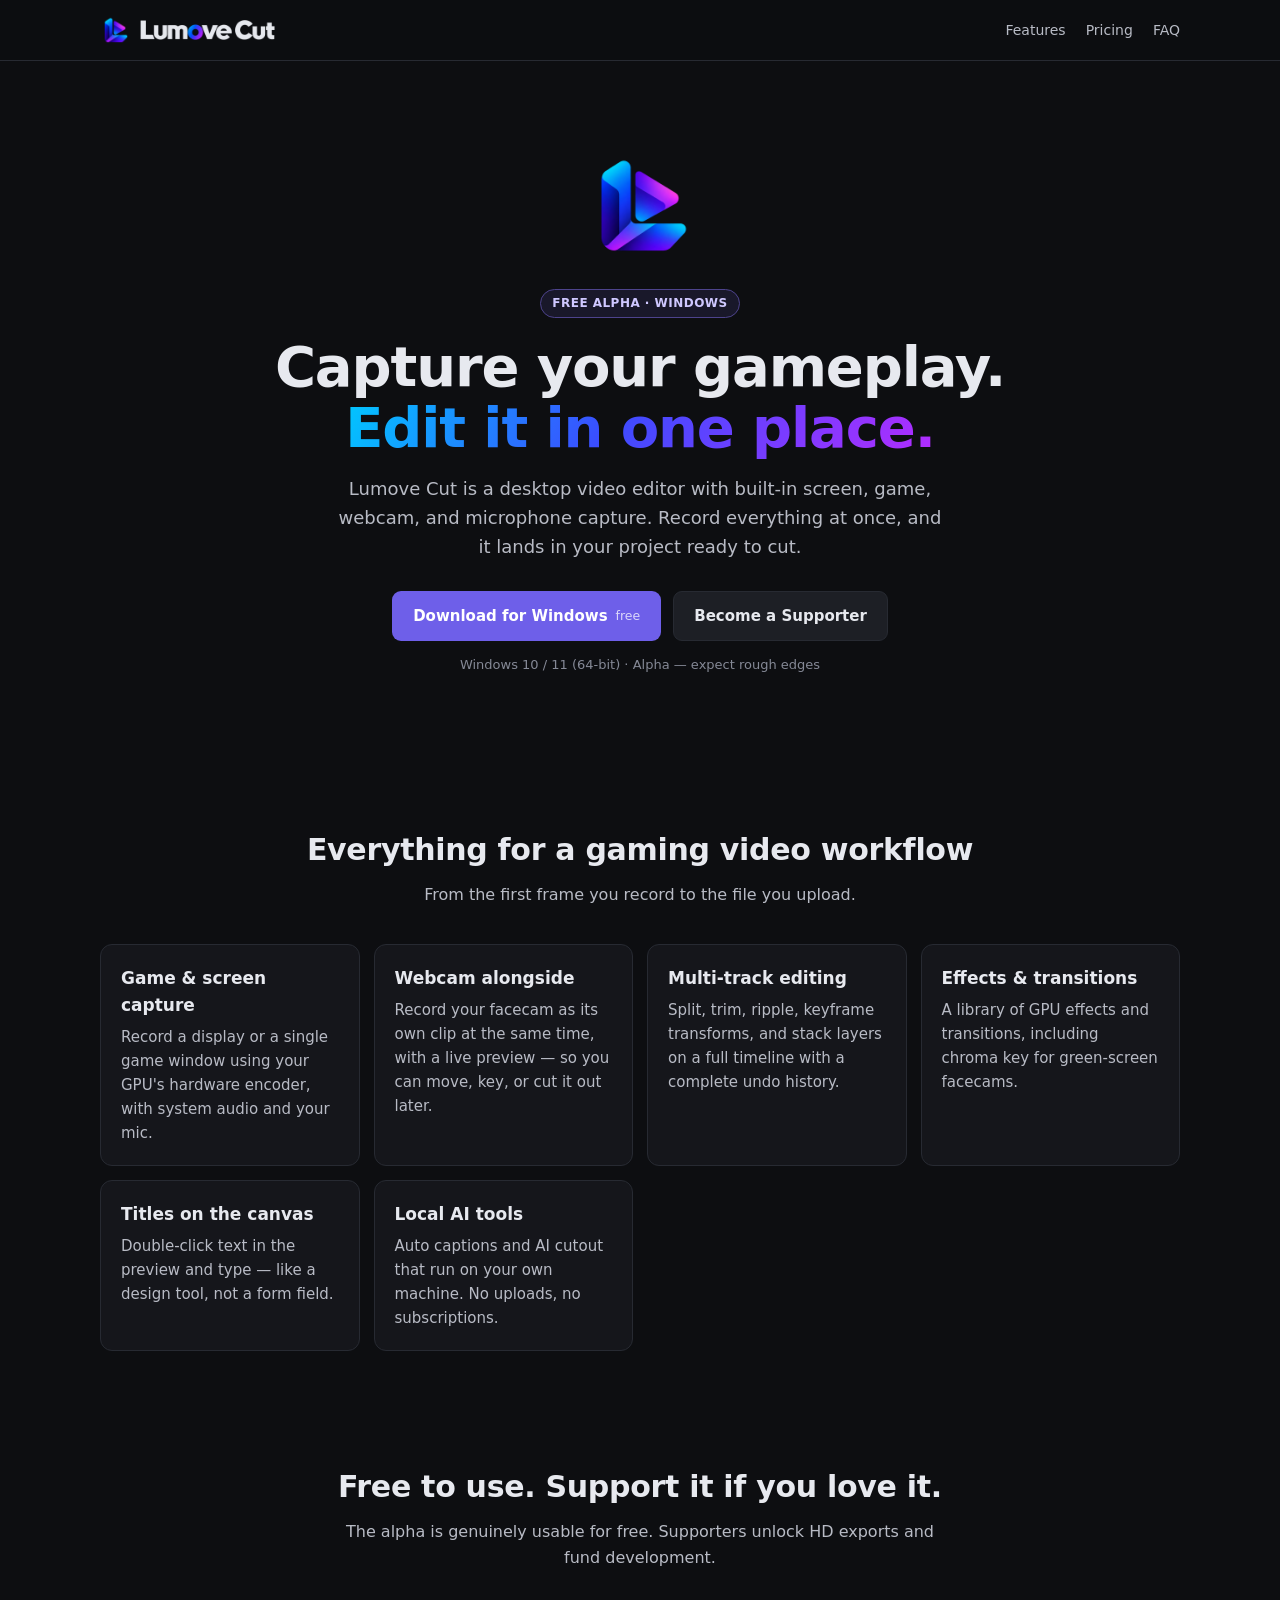
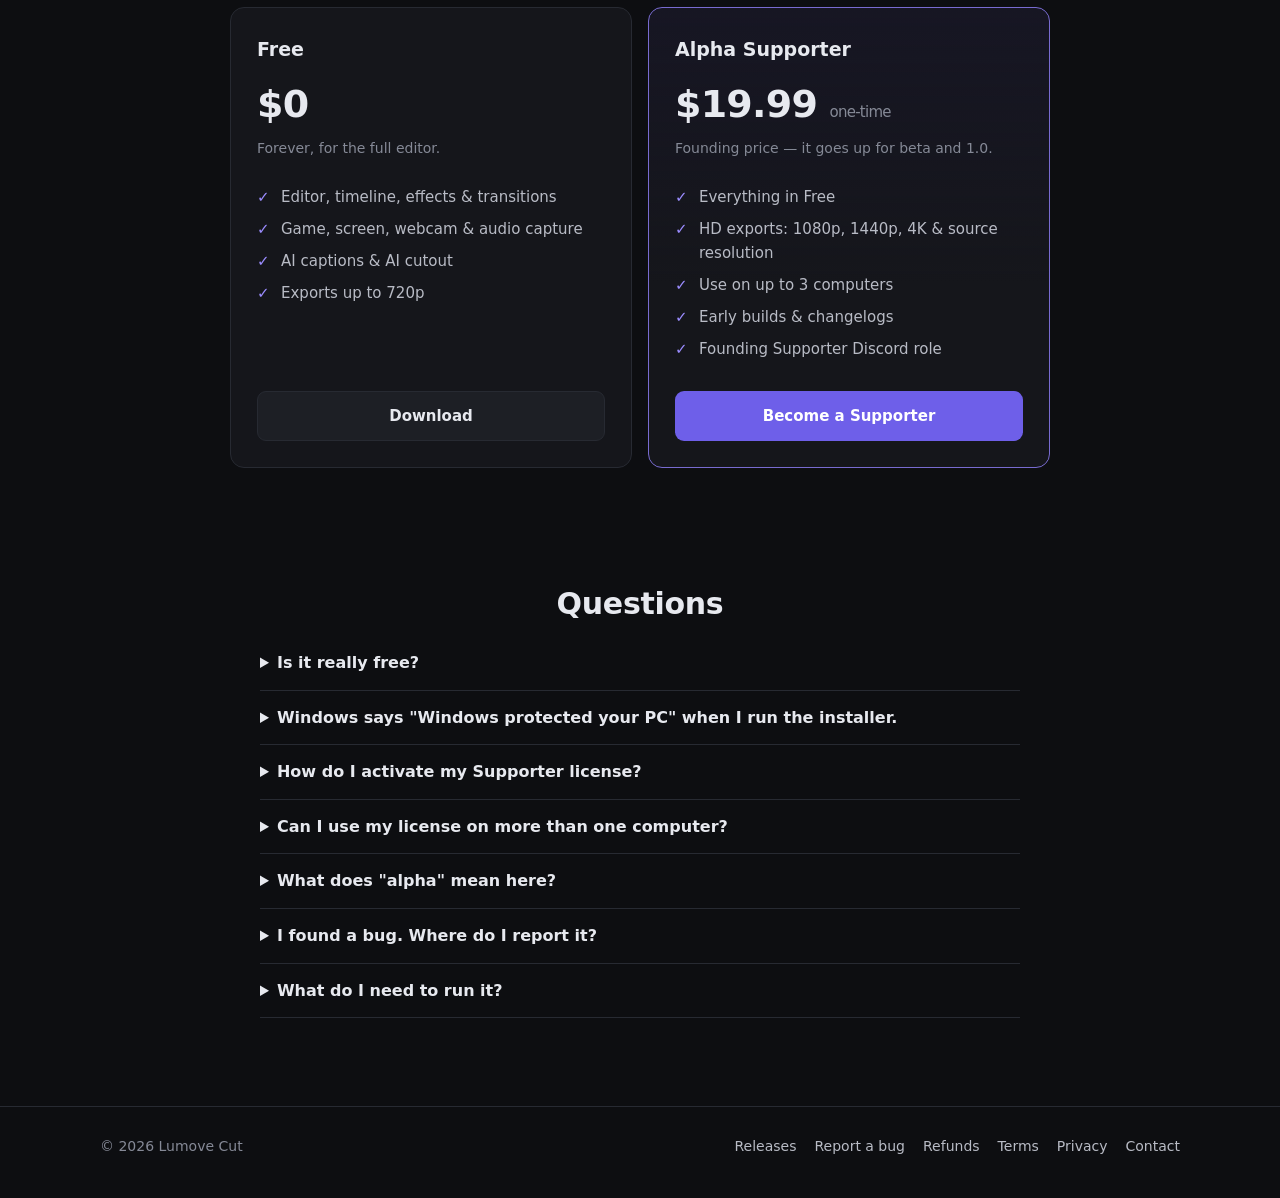
==== index.html @ 8cc3944c "Update site from private repo Swickster153/VideoEditorSoftware@812bb84d1444eaad7d278dee1b0a3b767570e" ====
<!doctype html>
<html lang="en">
<head>
  <meta charset="utf-8">
  <meta name="viewport" content="width=device-width, initial-scale=1">
  <title>Lumove Cut — Video editor with built-in gameplay capture</title>
  <meta name="description" content="Lumove Cut is a free desktop video editor for Windows with built-in screen, game, webcam, and audio capture. Supporters unlock HD exports.">
  <link rel="icon" type="image/png" sizes="32x32" href="assets/icon-32.png">
  <link rel="apple-touch-icon" href="assets/icon-180.png">
  <meta property="og:title" content="Lumove Cut">
  <meta property="og:description" content="Record your gameplay, webcam, and mic — then edit it all in one free desktop app.">
  <meta property="og:image" content="assets/icon-256.png">
  <link rel="stylesheet" href="styles.css">
</head>
<body>
  <header class="site-header">
    <div class="wrap">
      <a class="brand" href="./"><img class="icon" src="assets/icon-256.png" alt=""><img class="wordmark" src="assets/wordmark.png" alt="Lumove Cut"></a>
      <nav class="nav"><a href="#features">Features</a><a href="#pricing">Pricing</a><a href="#faq">FAQ</a></nav>
    </div>
  </header>

  <main>
    <div class="hero wrap">
      <img class="icon" src="assets/icon-256.png" alt="">
      <div><span class="badge">Free alpha · Windows</span></div>
      <h1>Capture your gameplay. <span class="grad">Edit it in one place.</span></h1>
      <p>Lumove Cut is a desktop video editor with built-in screen, game, webcam, and microphone capture. Record everything at once, and it lands in your project ready to cut.</p>
      <div class="actions">
        <a class="btn primary" href="https://github.com/Swickster153/lumove-cut/releases/latest">Download for Windows <small>free</small></a>
        <a class="btn" href="#pricing">Become a Supporter</a>
      </div>
      <p class="meta">Windows 10 / 11 (64-bit) · Alpha — expect rough edges</p>
    </div>

    <section id="features">
      <div class="wrap">
        <h2>Everything for a gaming video workflow</h2>
        <p class="lede">From the first frame you record to the file you upload.</p>
        <div class="features">
          <div class="feature"><h3>Game &amp; screen capture</h3><p>Record a display or a single game window using your GPU's hardware encoder, with system audio and your mic.</p></div>
          <div class="feature"><h3>Webcam alongside</h3><p>Record your facecam as its own clip at the same time, with a live preview — so you can move, key, or cut it out later.</p></div>
          <div class="feature"><h3>Multi-track editing</h3><p>Split, trim, ripple, keyframe transforms, and stack layers on a full timeline with a complete undo history.</p></div>
          <div class="feature"><h3>Effects &amp; transitions</h3><p>A library of GPU effects and transitions, including chroma key for green-screen facecams.</p></div>
          <div class="feature"><h3>Titles on the canvas</h3><p>Double-click text in the preview and type — like a design tool, not a form field.</p></div>
          <div class="feature"><h3>Local AI tools</h3><p>Auto captions and AI cutout that run on your own machine. No uploads, no subscriptions.</p></div>
        </div>
      </div>
    </section>

    <section id="pricing">
      <div class="wrap">
        <h2>Free to use. Support it if you love it.</h2>
        <p class="lede">The alpha is genuinely usable for free. Supporters unlock HD exports and fund development.</p>
        <div class="pricing">
          <div class="plan">
            <h3>Free</h3>
            <div class="price">$0</div>
            <p class="note">Forever, for the full editor.</p>
            <ul>
              <li>Editor, timeline, effects &amp; transitions</li>
              <li>Game, screen, webcam &amp; audio capture</li>
              <li>AI captions &amp; AI cutout</li>
              <li>Exports up to 720p</li>
            </ul>
            <a class="btn" href="https://github.com/Swickster153/lumove-cut/releases/latest">Download</a>
          </div>
          <div class="plan featured">
            <h3>Alpha Supporter</h3>
            <div class="price">$19.99 <small>one-time</small></div>
            <p class="note">Founding price — it goes up for beta and 1.0.</p>
            <ul>
              <li>Everything in Free</li>
              <li>HD exports: 1080p, 1440p, 4K &amp; source resolution</li>
              <li>Use on up to 3 computers</li>
              <li>Early builds &amp; changelogs</li>
              <li>Founding Supporter Discord role</li>
            </ul>
            <!-- TODO: replace with the Lemon Squeezy checkout link -->
            <a class="btn primary" href="https://lumovecut.lemonsqueezy.com">Become a Supporter</a>
          </div>
        </div>
      </div>
    </section>

    <section id="faq">
      <div class="wrap faq">
        <h2>Questions</h2>
        <details><summary>Is it really free?</summary><p>Yes. Every feature works in the free version. The only difference is export resolution: free exports go up to 720p, and a Supporter license unlocks 1080p and above.</p></details>
        <details><summary>Windows says "Windows protected your PC" when I run the installer.</summary><p>The alpha isn't code-signed yet, so Windows SmartScreen doesn't recognize it. Click <strong>More info → Run anyway</strong>. Only do this for installers downloaded from this site's Download button.</p></details>
        <details><summary>How do I activate my Supporter license?</summary><p>After purchase you'll get a license key by email. In Lumove Cut, open <strong>Help → Supporter License…</strong>, paste the key, and click Activate. You need to be online once to activate; after that it works offline.</p></details>
        <details><summary>Can I use my license on more than one computer?</summary><p>Yes — up to 3. To move it, deactivate it on the old computer from the same dialog.</p></details>
        <details><summary>What does "alpha" mean here?</summary><p>It's an early version: usable for real projects, but expect bugs. Keep backups of important projects and recordings, and report anything that breaks.</p></details>
        <details><summary>I found a bug. Where do I report it?</summary><p>In the app, use <strong>Help → Report a Bug…</strong> and attach your log from <strong>Help → Open Logs Folder</strong>. Or open an issue on <a href="https://github.com/Swickster153/lumove-cut/issues">GitHub</a>.</p></details>
        <details><summary>What do I need to run it?</summary><p>Windows 10 or 11, 64-bit. For smooth game capture, a GPU with hardware video encoding (NVIDIA, Intel, or AMD) is recommended; Lumove Cut falls back to software encoding otherwise.</p></details>
      </div>
    </section>
  </main>

  <footer class="site-footer">
    <div class="wrap">
      <span>© 2026 Lumove Cut</span>
      <nav>
        <a href="https://github.com/Swickster153/lumove-cut/releases">Releases</a>
        <a href="https://github.com/Swickster153/lumove-cut/issues">Report a bug</a>
        <a href="refund.html">Refunds</a>
        <a href="terms.html">Terms</a>
        <a href="privacy.html">Privacy</a>
        <!-- TODO: replace with your support email -->
        <a href="mailto:support@example.com">Contact</a>
      </nav>
    </div>
  </footer>
</body>
</html>
---- styles.css ----
:root {
  --bg: #0d0e11;
  --panel: #15161b;
  --elevated: #1d1f25;
  --border: #272a32;
  --text: #e7e9ef;
  --text-2: #b8bbc5;
  --muted: #858996;
  --accent: #6e5fe9;
  --accent-hover: #7c6df1;
  --brand-gradient: linear-gradient(120deg, #00c8ff, #3b4cff 45%, #b42cff);
  color-scheme: dark;
}
* { box-sizing: border-box; }
html { scroll-behavior: smooth; }
body {
  margin: 0;
  background: var(--bg);
  color: var(--text);
  font: 16px/1.6 Inter, ui-sans-serif, system-ui, -apple-system, "Segoe UI", sans-serif;
}
a { color: #a99cff; }
img { max-width: 100%; }
.wrap { width: min(1080px, 100% - 32px); margin-inline: auto; }

/* Header */
.site-header { position: sticky; top: 0; z-index: 10; border-bottom: 1px solid var(--border); background: #0d0e11e6; backdrop-filter: blur(8px); }
.site-header .wrap { display: flex; align-items: center; justify-content: space-between; gap: 16px; height: 60px; }
.brand { display: flex; align-items: center; gap: 10px; text-decoration: none; }
.brand img.icon { width: 30px; height: 30px; }
.brand img.wordmark { height: 20px; width: auto; }
.nav { display: flex; gap: 20px; font-size: 14px; }
.nav a { color: var(--text-2); text-decoration: none; }
.nav a:hover { color: var(--text); }

/* Buttons */
.btn { display: inline-flex; align-items: center; justify-content: center; gap: 8px; padding: 12px 20px; border: 1px solid var(--border); border-radius: 9px; color: var(--text); background: var(--elevated); font-weight: 650; font-size: 15px; text-decoration: none; transition: background .15s, border-color .15s; }
.btn:hover { border-color: #3a3e49; background: #24262e; }
.btn.primary { border-color: transparent; background: var(--accent); color: #fff; }
.btn.primary:hover { background: var(--accent-hover); }
.btn small { font-weight: 500; opacity: .75; }

/* Hero */
.hero { padding: 88px 0 64px; text-align: center; }
.hero .icon { width: 112px; height: 112px; margin-bottom: 20px; }
.hero h1 { margin: 0 auto 16px; max-width: 760px; font-size: clamp(34px, 6vw, 56px); line-height: 1.1; letter-spacing: -.02em; }
.hero h1 .grad { background: var(--brand-gradient); -webkit-background-clip: text; background-clip: text; color: transparent; }
.hero p { margin: 0 auto 30px; max-width: 620px; color: var(--text-2); font-size: 18px; }
.hero .actions { display: flex; flex-wrap: wrap; justify-content: center; gap: 12px; }
.hero .meta { margin-top: 14px; color: var(--muted); font-size: 13px; }
.badge { display: inline-block; margin-bottom: 18px; padding: 4px 11px; border: 1px solid #4d438c; border-radius: 999px; color: #cfc8ff; background: #4d438c33; font-size: 12px; font-weight: 650; letter-spacing: .04em; text-transform: uppercase; }

/* Sections */
section { padding: 56px 0; }
section h2 { margin: 0 0 8px; font-size: 30px; letter-spacing: -.01em; text-align: center; }
section .lede { margin: 0 auto 36px; max-width: 620px; color: var(--text-2); text-align: center; }

.features { display: grid; grid-template-columns: repeat(auto-fit, minmax(240px, 1fr)); gap: 14px; }
.feature { padding: 20px; border: 1px solid var(--border); border-radius: 12px; background: var(--panel); }
.feature h3 { margin: 0 0 6px; font-size: 17px; }
.feature p { margin: 0; color: var(--text-2); font-size: 15px; }

/* Pricing */
.pricing { display: grid; grid-template-columns: repeat(auto-fit, minmax(280px, 1fr)); gap: 16px; max-width: 820px; margin: 0 auto; }
.plan { display: flex; flex-direction: column; padding: 26px; border: 1px solid var(--border); border-radius: 14px; background: var(--panel); }
.plan.featured { border-color: #786bd0; background: linear-gradient(180deg, #4d438c26, var(--panel) 60%); }
.plan h3 { margin: 0; font-size: 19px; }
.plan .price { margin: 10px 0 2px; font-size: 38px; font-weight: 750; letter-spacing: -.02em; }
.plan .price small { color: var(--muted); font-size: 15px; font-weight: 500; }
.plan .note { margin: 0 0 18px; color: var(--muted); font-size: 14px; }
.plan ul { flex: 1; margin: 0 0 22px; padding: 0; list-style: none; }
.plan li { position: relative; margin: 8px 0; padding-left: 24px; color: var(--text-2); font-size: 15px; }
.plan li::before { content: "✓"; position: absolute; left: 0; color: #9b8cff; font-weight: 700; }

/* FAQ */
.faq { max-width: 760px; margin: 0 auto; }
.faq details { border-bottom: 1px solid var(--border); padding: 14px 0; }
.faq summary { cursor: pointer; font-weight: 650; }
.faq details p { margin: 10px 0 0; color: var(--text-2); }

/* Legal pages */
.doc { max-width: 760px; padding: 56px 0 72px; }
.doc h1 { margin: 0 0 6px; font-size: 34px; }
.doc .updated { margin: 0 0 30px; color: var(--muted); font-size: 14px; }
.doc h2 { margin: 30px 0 8px; font-size: 20px; text-align: left; }
.doc p, .doc li { color: var(--text-2); }

/* Footer */
.site-footer { margin-top: 32px; border-top: 1px solid var(--border); padding: 28px 0 40px; color: var(--muted); font-size: 14px; }
.site-footer .wrap { display: flex; flex-wrap: wrap; justify-content: space-between; gap: 14px; }
.site-footer nav { display: flex; flex-wrap: wrap; gap: 18px; }
.site-footer a { color: var(--text-2); text-decoration: none; }
.site-footer a:hover { color: var(--text); }

@media (max-width: 640px) {
  .nav { display: none; }
  .hero { padding-top: 56px; }
}
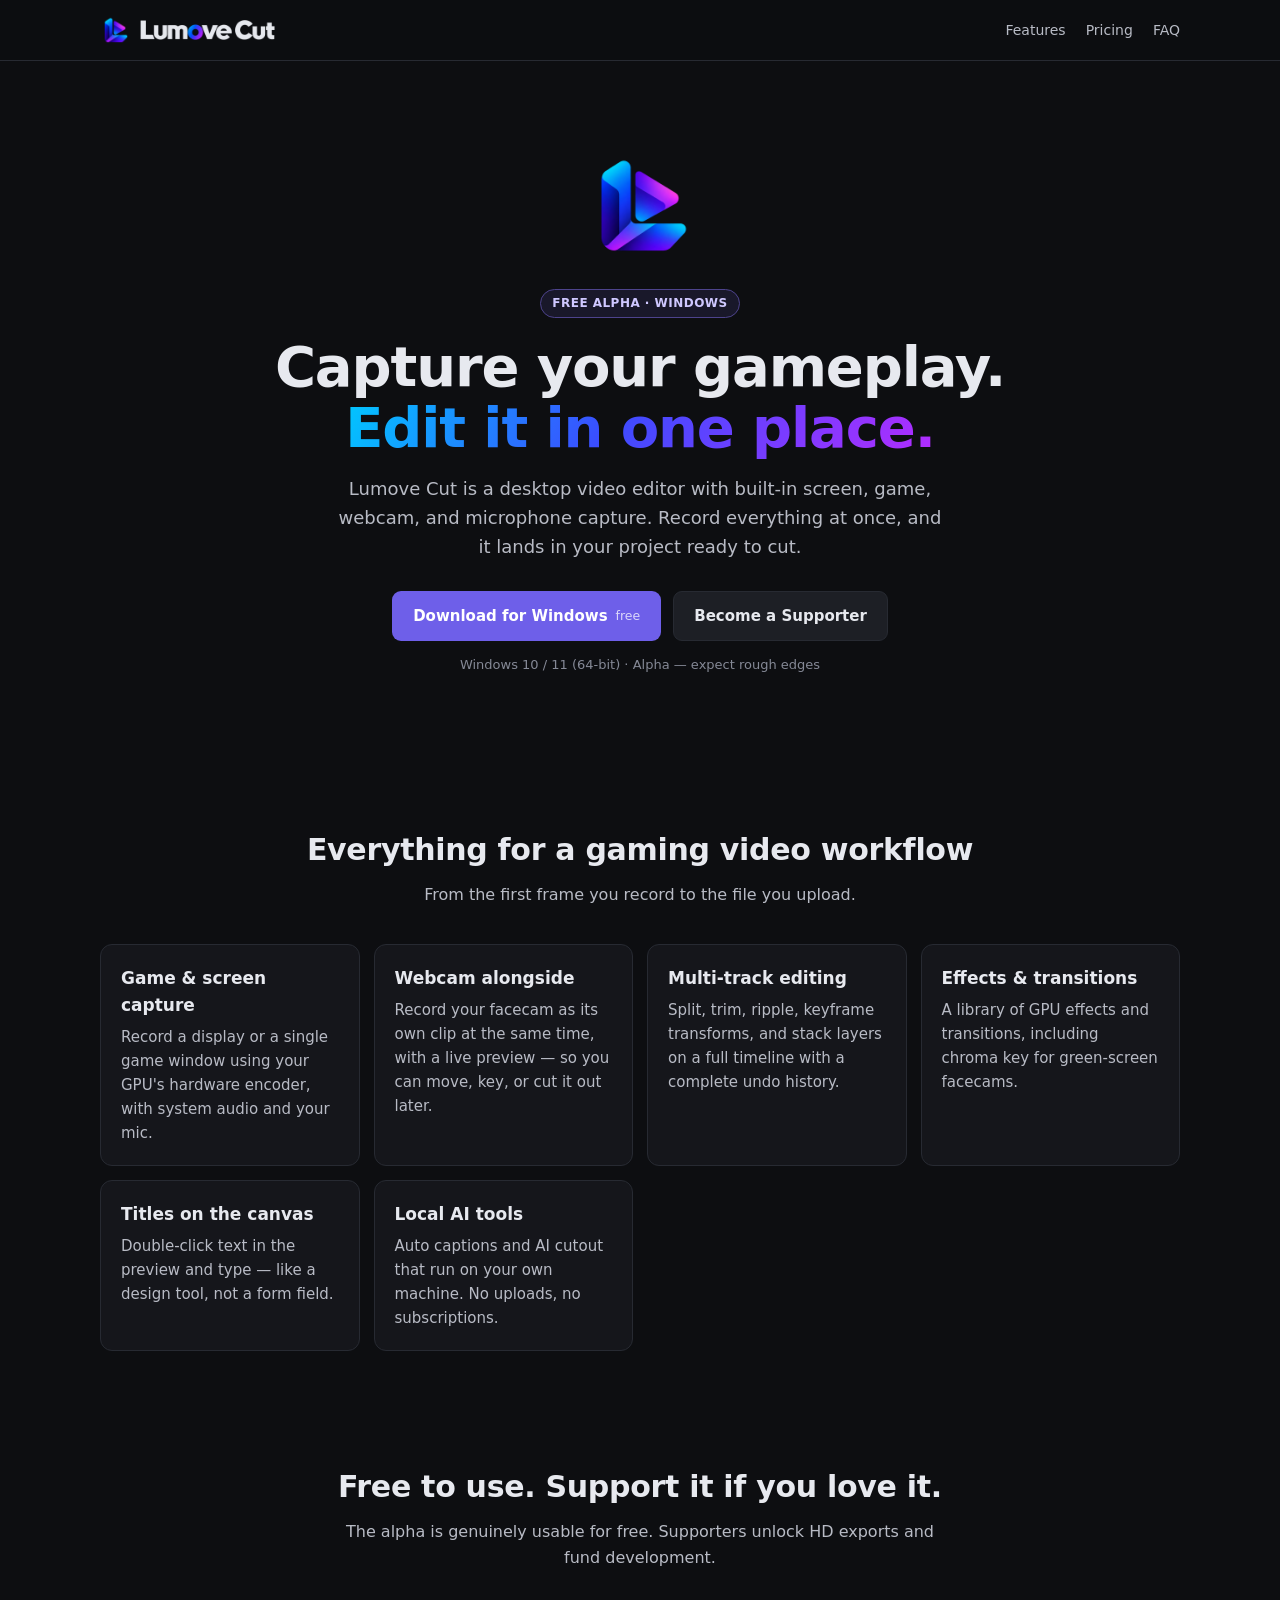
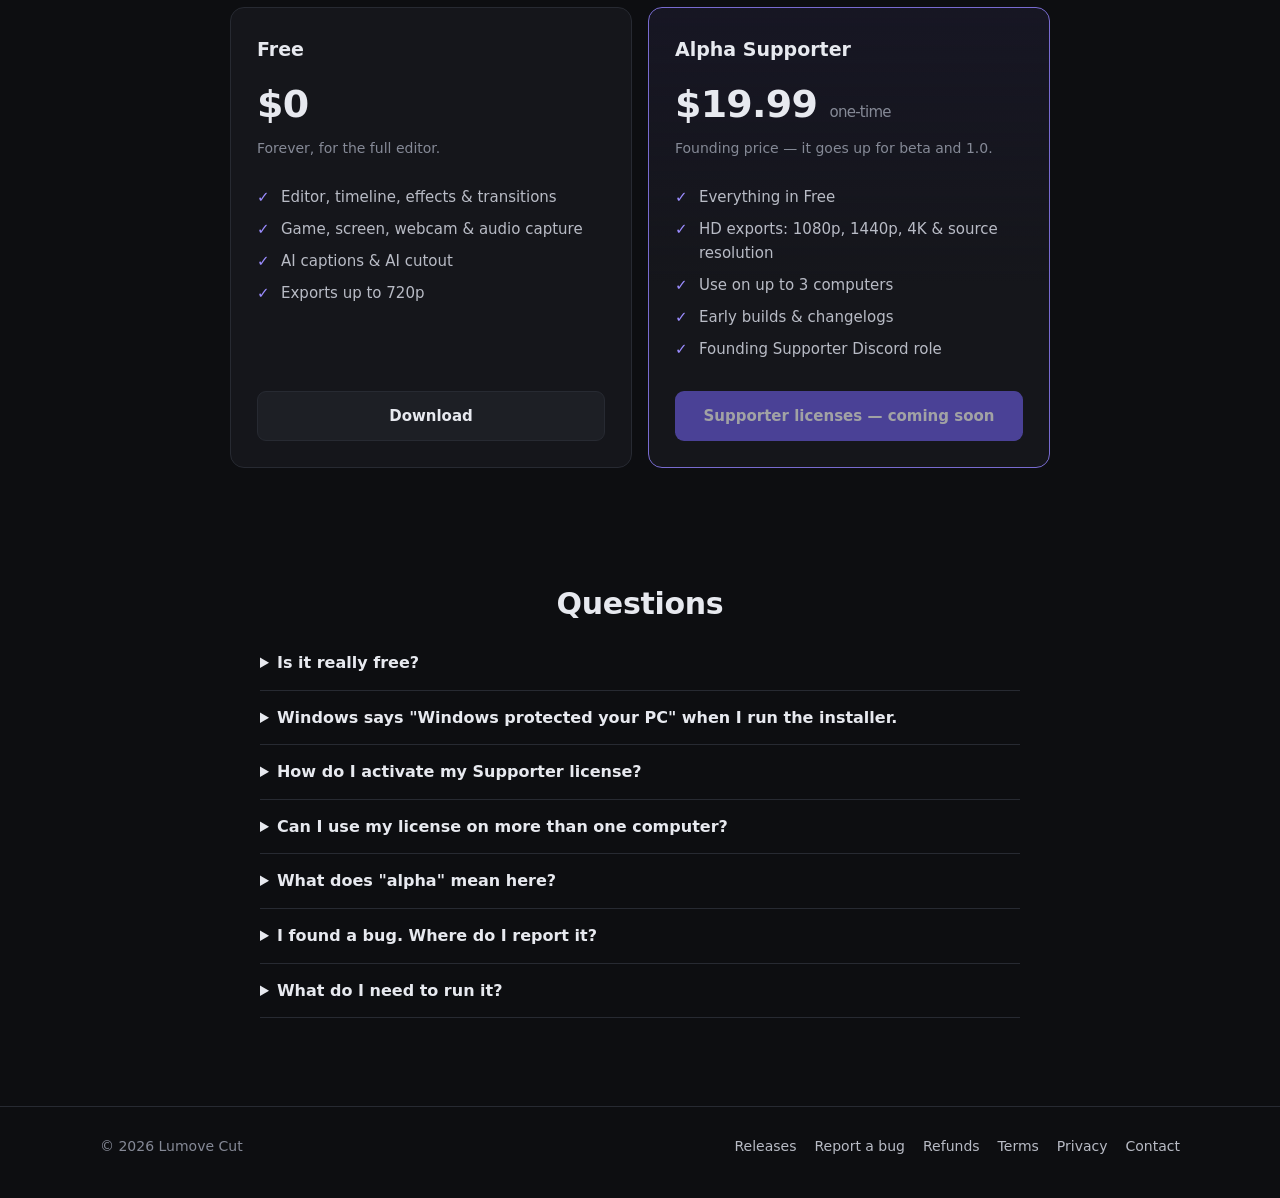
==== commit 435fe0cd: "Update site from private repo Swickster153/VideoEditorSoftware@bc32393e4475e1aaefd576be16482f507d433" ====
--- a/index.html
+++ b/index.html
@@ -27,7 +27,7 @@
       <h1>Capture your gameplay. <span class="grad">Edit it in one place.</span></h1>
       <p>Lumove Cut is a desktop video editor with built-in screen, game, webcam, and microphone capture. Record everything at once, and it lands in your project ready to cut.</p>
       <div class="actions">
-        <a class="btn primary" href="https://github.com/Swickster153/lumove-cut/releases/latest">Download for Windows <small>free</small></a>
+        <a class="btn primary" data-download href="https://github.com/Swickster153/lumove-cut/releases/latest">Download for Windows <small data-download-version>free</small></a>
         <a class="btn" href="#pricing">Become a Supporter</a>
       </div>
       <p class="meta">Windows 10 / 11 (64-bit) · Alpha — expect rough edges</p>
@@ -63,7 +63,7 @@
               <li>AI captions &amp; AI cutout</li>
               <li>Exports up to 720p</li>
             </ul>
-            <a class="btn" href="https://github.com/Swickster153/lumove-cut/releases/latest">Download</a>
+            <a class="btn" data-download href="https://github.com/Swickster153/lumove-cut/releases/latest">Download</a>
           </div>
           <div class="plan featured">
             <h3>Alpha Supporter</h3>
@@ -76,8 +76,8 @@
               <li>Early builds &amp; changelogs</li>
               <li>Founding Supporter Discord role</li>
             </ul>
-            <!-- TODO: replace with the Lemon Squeezy checkout link -->
-            <a class="btn primary" href="https://lumovecut.lemonsqueezy.com">Become a Supporter</a>
+            <!-- Until the Lemon Squeezy store is approved: swap for the live checkout link. -->
+            <span class="btn primary is-disabled" aria-disabled="true">Supporter licenses — coming soon</span>
           </div>
         </div>
       </div>
@@ -106,10 +106,24 @@
         <a href="refund.html">Refunds</a>
         <a href="terms.html">Terms</a>
         <a href="privacy.html">Privacy</a>
-        <!-- TODO: replace with your support email -->
-        <a href="mailto:support@example.com">Contact</a>
+        <a href="mailto:lumovecut.support@gmail.com">Contact</a>
       </nav>
     </div>
   </footer>
+  <script>
+    // Point Download buttons straight at the latest installer. The file name
+    // carries the version, so ask GitHub which asset is current; without JS or
+    // if the API is unreachable, the links stay on the latest release page.
+    fetch("https://api.github.com/repos/Swickster153/lumove-cut/releases/latest", { headers: { Accept: "application/vnd.github+json" } })
+      .then((response) => response.ok ? response.json() : Promise.reject(response.status))
+      .then((release) => {
+        const installer = release.assets.find((asset) => /_x64-setup\.exe$/i.test(asset.name));
+        if (!installer) return;
+        document.querySelectorAll("[data-download]").forEach((link) => { link.href = installer.browser_download_url; });
+        const version = release.tag_name.replace(/^v/, "");
+        document.querySelectorAll("[data-download-version]").forEach((label) => { label.textContent = `free · v${version}`; });
+      })
+      .catch(() => {});
+  </script>
 </body>
 </html>
--- a/styles.css
+++ b/styles.css
@@ -38,6 +38,7 @@
 .btn:hover { border-color: #3a3e49; background: #24262e; }
 .btn.primary { border-color: transparent; background: var(--accent); color: #fff; }
 .btn.primary:hover { background: var(--accent-hover); }
+.btn.is-disabled { cursor: default; opacity: .6; pointer-events: none; }
 .btn small { font-weight: 500; opacity: .75; }
 
 /* Hero */
